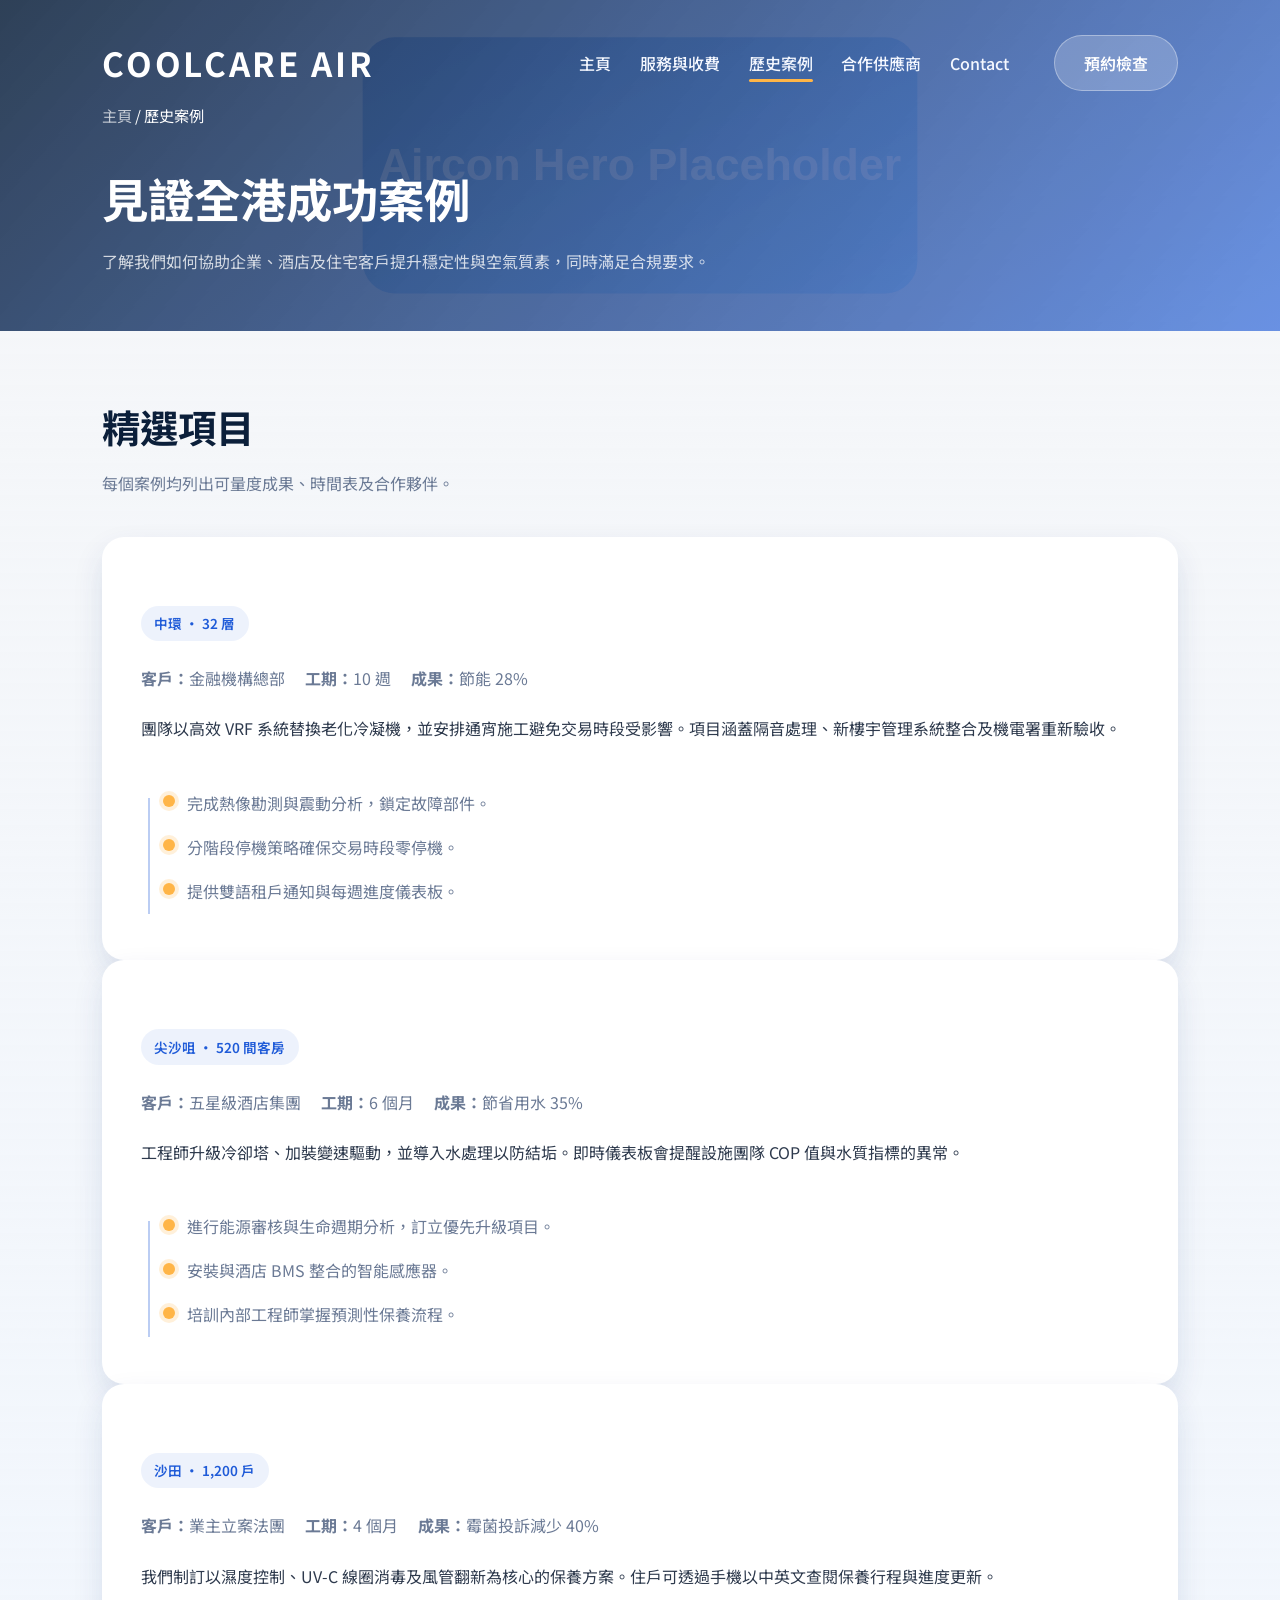
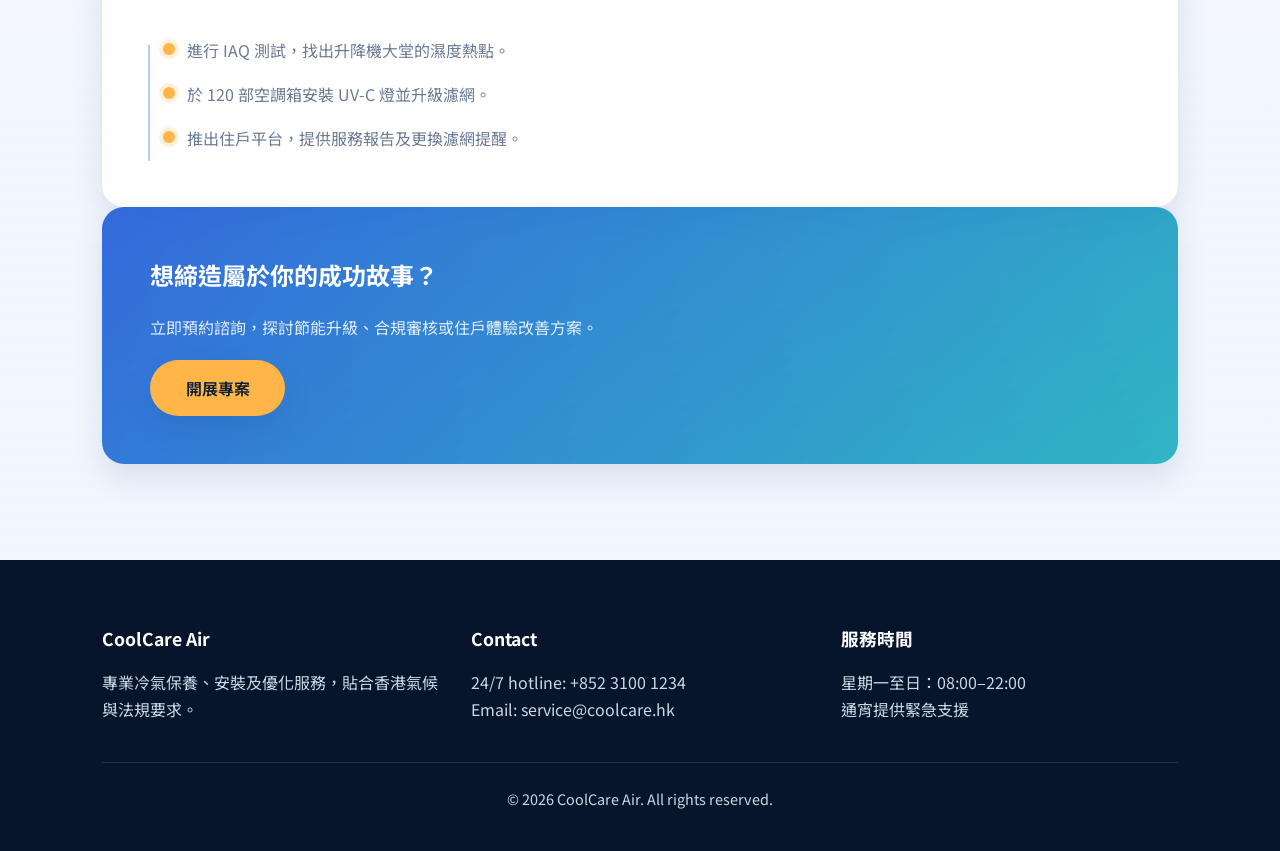
==== cases.html @ c1a84228 "Remove legacy Version 1 layout" ====
<!DOCTYPE html>
<html lang="zh-Hant">
  <head>
    <meta charset="UTF-8" />
    <meta name="viewport" content="width=device-width, initial-scale=1.0" />
    <title>歷史案例 • CoolCare Air Conditioning</title>
    <link rel="stylesheet" href="assets/css/style.css" />
    <link rel="preconnect" href="https://fonts.googleapis.com" />
    <link rel="preconnect" href="https://fonts.gstatic.com" crossorigin />
    <link
      href="https://fonts.googleapis.com/css2?family=Noto+Sans+TC:wght@300;400;500;700&family=Roboto:wght@300;400;500;700&display=swap"
      rel="stylesheet"
    />
  </head>
  <body>
    <header class="page-header">
      <div class="top-bar">
        <div class="logo">CoolCare Air</div>
        <nav aria-label="主選單">
          <ul>
            <li><a href="index.html">主頁</a></li>
            <li><a href="services.html">服務與收費</a></li>
            <li><a href="cases.html" aria-current="page">歷史案例</a></li>
            <li><a href="vendors.html">合作供應商</a></li>
            <li><a href="contact.html">Contact</a></li>
            <li class="nav-cta"><a class="btn-secondary" href="contact.html">預約檢查</a></li>
          </ul>
        </nav>
      </div>
      <div class="breadcrumb" aria-label="麵包屑導覽">
        <a href="index.html">主頁</a> / 歷史案例
      </div>
      <h1>見證全港成功案例</h1>
      <p>
        了解我們如何協助企業、酒店及住宅客戶提升穩定性與空氣質素，同時滿足合規要求。
      </p>
    </header>

    <main class="page-content">
      <section class="section-header">
        <h2>精選項目</h2>
        <p>每個案例均列出可量度成果、時間表及合作夥伴。</p>
      </section>

      <article class="case-study">
        <header>
          <h3>甲級商廈 VRF 系統更新</h3>
          <div class="badge">中環 • 32 層</div>
        </header>
        <div class="case-meta">
          <span><strong>客戶：</strong>金融機構總部</span>
          <span><strong>工期：</strong>10 週</span>
          <span><strong>成果：</strong>節能 28%</span>
        </div>
        <p>
          團隊以高效 VRF 系統替換老化冷凝機，並安排通宵施工避免交易時段受影響。項目涵蓋隔音處理、新樓宇管理系統整合及機電署重新驗收。
        </p>
        <ul class="timeline">
          <li>完成熱像勘測與震動分析，鎖定故障部件。</li>
          <li>分階段停機策略確保交易時段零停機。</li>
          <li>提供雙語租戶通知與每週進度儀表板。</li>
        </ul>
      </article>

      <article class="case-study">
        <header>
          <h3>海旁酒店冷水機房優化</h3>
          <div class="badge">尖沙咀 • 520 間客房</div>
        </header>
        <div class="case-meta">
          <span><strong>客戶：</strong>五星級酒店集團</span>
          <span><strong>工期：</strong>6 個月</span>
          <span><strong>成果：</strong>節省用水 35%</span>
        </div>
        <p>
          工程師升級冷卻塔、加裝變速驅動，並導入水處理以防結垢。即時儀表板會提醒設施團隊 COP 值與水質指標的異常。
        </p>
        <ul class="timeline">
          <li>進行能源審核與生命週期分析，訂立優先升級項目。</li>
          <li>安裝與酒店 BMS 整合的智能感應器。</li>
          <li>培訓內部工程師掌握預測性保養流程。</li>
        </ul>
      </article>

      <article class="case-study">
        <header>
          <h3>住宅屋苑室內空氣質素升級</h3>
          <div class="badge">沙田 • 1,200 戶</div>
        </header>
        <div class="case-meta">
          <span><strong>客戶：</strong>業主立案法團</span>
          <span><strong>工期：</strong>4 個月</span>
          <span><strong>成果：</strong>霉菌投訴減少 40%</span>
        </div>
        <p>
          我們制訂以濕度控制、UV-C 線圈消毒及風管翻新為核心的保養方案。住戶可透過手機以中英文查閱保養行程與進度更新。
        </p>
        <ul class="timeline">
          <li>進行 IAQ 測試，找出升降機大堂的濕度熱點。</li>
          <li>於 120 部空調箱安裝 UV-C 燈並升級濾網。</li>
          <li>推出住戶平台，提供服務報告及更換濾網提醒。</li>
        </ul>
      </article>

      <section class="cta-banner">
        <h2>想締造屬於你的成功故事？</h2>
        <p>立即預約諮詢，探討節能升級、合規審核或住戶體驗改善方案。</p>
        <a class="btn-primary" href="contact.html">開展專案</a>
      </section>
    </main>

    <footer>
      <div class="footer-grid">
        <div>
          <h4>CoolCare Air</h4>
          <p>
            專業冷氣保養、安裝及優化服務，貼合香港氣候與法規要求。
          </p>
        </div>
        <div>
          <h4>Contact</h4>
          <p>24/7 hotline: <a href="tel:+85231001234">+852 3100 1234</a></p>
          <p>Email: <a href="mailto:service@coolcare.hk">service@coolcare.hk</a></p>
        </div>
        <div>
          <h4>服務時間</h4>
          <p>星期一至日：08:00–22:00</p>
          <p>通宵提供緊急支援</p>
        </div>
      </div>
      <div class="footer-bottom">
        &copy; <span id="year"></span> CoolCare Air. All rights reserved.
      </div>
    </footer>

    <script>
      document.getElementById('year').textContent = new Date().getFullYear();
    </script>
  </body>
</html>
---- assets/css/style.css ----
:root {
  --navy: #0b1f3a;
  --indigo: #1f5bd8;
  --teal: #00a4b6;
  --sunrise: #ffb547;
  --sky: #e8f2ff;
  --slate: #2e3a4d;
  --muted: #6b7a95;
  --surface: #ffffff;
  --surface-alt: #f7f9fc;
  --radius-lg: 22px;
  --radius-md: 16px;
  --radius-sm: 10px;
  --shadow-lg: 0 30px 60px rgba(15, 45, 95, 0.18);
  --shadow-md: 0 14px 30px rgba(18, 52, 115, 0.12);
  --shadow-sm: 0 8px 18px rgba(20, 64, 150, 0.08);
  --font-sans: 'Noto Sans TC', 'Roboto', 'Helvetica Neue', Arial, sans-serif;
}

* {
  box-sizing: border-box;
  margin: 0;
  padding: 0;
}

body {
  font-family: var(--font-sans);
  color: var(--slate);
  background: linear-gradient(180deg, rgba(13, 39, 83, 0.04) 0%, rgba(232, 242, 255, 0.65) 100%);
  line-height: 1.65;
  min-height: 100vh;
}

a {
  color: inherit;
}

a:focus {
  outline: 3px solid rgba(31, 91, 216, 0.35);
  outline-offset: 3px;
}

img {
  max-width: 100%;
  height: auto;
  display: block;
}

header {
  color: #fff;
}

.site-header {
  position: relative;
  background: linear-gradient(135deg, rgba(11, 31, 58, 0.88) 0%, rgba(0, 164, 182, 0.78) 60%, rgba(31, 91, 216, 0.85) 100%),
    url('../img/hero-placeholder.svg') center/cover no-repeat;
  min-height: 90vh;
  display: flex;
  flex-direction: column;
  justify-content: space-between;
  overflow: hidden;
}

.site-header::after {
  content: '';
  position: absolute;
  inset: 0;
  background: linear-gradient(180deg, rgba(11, 31, 58, 0.15) 0%, rgba(11, 31, 58, 0.55) 100%);
}

.announcement {
  position: relative;
  z-index: 1;
  background: rgba(255, 181, 71, 0.16);
  backdrop-filter: blur(12px);
  color: #fff5e0;
  padding: 0.7rem 8vw;
  text-align: center;
  font-weight: 500;
  letter-spacing: 0.03em;
}

.top-bar {
  position: relative;
  z-index: 1;
  display: flex;
  align-items: center;
  justify-content: space-between;
  gap: 2rem;
  padding: 1.8rem 8vw 0;
}

.logo {
  font-size: clamp(1.4rem, 2.6vw, 2.2rem);
  font-weight: 700;
  letter-spacing: 0.08em;
  text-transform: uppercase;
}

nav ul {
  list-style: none;
  display: flex;
  align-items: center;
  gap: 1.8rem;
}

nav a {
  color: #f5f8ff;
  font-weight: 500;
  text-decoration: none;
  position: relative;
  transition: opacity 0.3s ease, transform 0.3s ease;
}

nav a:hover,
nav a:focus {
  opacity: 0.78;
  transform: translateY(-1px);
}

nav a[aria-current='page']::after {
  content: '';
  position: absolute;
  left: 0;
  right: 0;
  bottom: -0.45rem;
  height: 3px;
  border-radius: 999px;
  background: var(--sunrise);
}

.nav-cta {
  margin-left: 1rem;
}

.btn,
.btn-primary,
.btn-secondary {
  display: inline-flex;
  align-items: center;
  justify-content: center;
  gap: 0.5rem;
  border-radius: 999px;
  font-weight: 600;
  border: none;
  text-decoration: none;
  cursor: pointer;
  transition: transform 0.3s ease, box-shadow 0.3s ease, background 0.3s ease;
}

.btn-primary {
  padding: 0.95rem 2.2rem;
  background: var(--sunrise);
  color: var(--navy);
  box-shadow: var(--shadow-md);
}

.btn-primary:hover,
.btn-primary:focus {
  transform: translateY(-3px);
  box-shadow: var(--shadow-lg);
}

.btn-secondary {
  padding: 0.85rem 1.8rem;
  background: rgba(255, 255, 255, 0.2);
  color: #fff;
  border: 1px solid rgba(255, 255, 255, 0.35);
}

.btn-secondary:hover,
.btn-secondary:focus {
  background: rgba(255, 255, 255, 0.32);
  transform: translateY(-2px);
}

.hero {
  position: relative;
  z-index: 1;
  padding: 4rem 8vw 5rem;
  display: grid;
  gap: 3rem;
  grid-template-columns: repeat(auto-fit, minmax(320px, 1fr));
  align-items: end;
}

.hero-content h1 {
  font-size: clamp(2.6rem, 5vw, 3.9rem);
  line-height: 1.15;
  letter-spacing: 0.01em;
  margin-bottom: 1.2rem;
}

.hero-content p {
  font-size: 1.12rem;
  color: rgba(255, 255, 255, 0.88);
  margin-bottom: 2.2rem;
  max-width: 560px;
}

.hero-actions {
  display: flex;
  flex-wrap: wrap;
  gap: 1rem;
}

.hero-highlights {
  background: rgba(255, 255, 255, 0.12);
  backdrop-filter: blur(18px);
  border-radius: var(--radius-lg);
  padding: 2rem;
  box-shadow: inset 0 0 0 1px rgba(255, 255, 255, 0.18);
  display: grid;
  gap: 1.3rem;
}

.hero-highlights h2 {
  font-size: 1.25rem;
  text-transform: uppercase;
  letter-spacing: 0.16em;
  color: #f0f4ff;
}

.hero-highlights ul {
  list-style: none;
  display: grid;
  gap: 0.9rem;
}

.hero-highlights li {
  display: flex;
  gap: 0.75rem;
  align-items: center;
  font-weight: 500;
  color: rgba(255, 255, 255, 0.85);
}

.hero-highlights li::before {
  content: '';
  width: 12px;
  height: 12px;
  border-radius: 50%;
  background: linear-gradient(135deg, var(--sunrise), #ffe49c);
  box-shadow: 0 0 0 4px rgba(255, 181, 71, 0.25);
}

main {
  padding: 5rem 8vw 6rem;
}

section + section {
  margin-top: 4.5rem;
}

.section-title {
  font-size: clamp(2rem, 4vw, 2.6rem);
  color: var(--navy);
  margin-bottom: 2rem;
}

.section-lead {
  max-width: 640px;
  font-size: 1.05rem;
  color: var(--muted);
  margin-bottom: 2.5rem;
}

.grid {
  display: grid;
  gap: 1.8rem;
}

.grid.two-col {
  grid-template-columns: repeat(auto-fit, minmax(280px, 1fr));
}

.card {
  background: var(--surface);
  border-radius: var(--radius-md);
  padding: 2rem;
  box-shadow: var(--shadow-sm);
  border: 1px solid rgba(18, 52, 115, 0.05);
}

.card h3 {
  color: var(--indigo);
  margin-bottom: 0.85rem;
  font-size: 1.35rem;
}

.card p {
  color: var(--muted);
}

.card ul {
  list-style: disc inside;
  color: var(--muted);
  display: grid;
  gap: 0.5rem;
}

.values {
  display: flex;
  flex-wrap: wrap;
  gap: 0.75rem;
  margin-top: 2.5rem;
}

.value-tag {
  background: rgba(31, 91, 216, 0.12);
  color: var(--indigo);
  font-weight: 600;
  padding: 0.6rem 1.1rem;
  border-radius: 999px;
}

.metrics-grid {
  display: grid;
  grid-template-columns: repeat(auto-fit, minmax(180px, 1fr));
  gap: 1.5rem;
}

.metric {
  background: var(--surface);
  border-radius: var(--radius-md);
  padding: 2rem 1.5rem;
  box-shadow: var(--shadow-sm);
  text-align: center;
}

.metric strong {
  display: block;
  font-size: 2rem;
  color: var(--indigo);
  margin-bottom: 0.4rem;
}

.metric span {
  color: var(--muted);
  font-weight: 500;
}

.split {
  background: var(--surface);
  border-radius: var(--radius-lg);
  box-shadow: var(--shadow-md);
  display: grid;
  grid-template-columns: repeat(auto-fit, minmax(280px, 1fr));
  overflow: hidden;
}

.split-content {
  padding: 3rem;
}

.split-content h3 {
  font-size: 1.5rem;
  color: var(--navy);
  margin-bottom: 1rem;
}

.split-content p {
  color: var(--muted);
}

.split-visual {
  background: linear-gradient(135deg, rgba(31, 91, 216, 0.1), rgba(0, 164, 182, 0.25));
  padding: 3rem;
  display: grid;
  place-items: center;
}

.split-visual ul {
  list-style: none;
  display: grid;
  gap: 1.2rem;
}

.split-visual li {
  background: rgba(255, 255, 255, 0.85);
  border-radius: var(--radius-md);
  padding: 1rem 1.2rem;
  box-shadow: var(--shadow-sm);
  font-weight: 500;
  color: var(--slate);
}

.process-steps {
  display: grid;
  gap: 1.5rem;
  grid-template-columns: repeat(auto-fit, minmax(220px, 1fr));
}

.process-step {
  background: var(--surface);
  border-radius: var(--radius-md);
  padding: 1.8rem;
  box-shadow: var(--shadow-sm);
  border-top: 4px solid rgba(0, 164, 182, 0.35);
}

.process-step span {
  display: inline-flex;
  align-items: center;
  justify-content: center;
  width: 36px;
  height: 36px;
  border-radius: 50%;
  background: rgba(31, 91, 216, 0.12);
  color: var(--indigo);
  font-weight: 700;
  margin-bottom: 1rem;
}

.process-step h4 {
  font-size: 1.2rem;
  margin-bottom: 0.75rem;
  color: var(--navy);
}

.testimonials {
  background: var(--surface);
  border-radius: var(--radius-lg);
  padding: 3rem;
  box-shadow: var(--shadow-md);
}

.testimonial-list {
  display: grid;
  gap: 1.5rem;
}

.testimonial {
  background: var(--surface-alt);
  border-radius: var(--radius-md);
  padding: 1.8rem;
  border-left: 4px solid rgba(255, 181, 71, 0.65);
}

.testimonial cite {
  display: block;
  margin-top: 1rem;
  font-weight: 600;
  color: var(--navy);
}

.cta-banner {
  background: linear-gradient(135deg, rgba(31, 91, 216, 0.9), rgba(0, 164, 182, 0.8));
  color: #fff;
  border-radius: var(--radius-lg);
  padding: 3rem;
  display: grid;
  gap: 1.2rem;
  align-items: center;
  justify-items: start;
  box-shadow: var(--shadow-md);
}

.cta-banner p {
  max-width: 520px;
  color: rgba(255, 255, 255, 0.85);
}

footer {
  background: #06152c;
  color: rgba(232, 242, 255, 0.88);
  padding: 4rem 8vw 2.5rem;
}

footer .footer-grid {
  display: grid;
  grid-template-columns: repeat(auto-fit, minmax(220px, 1fr));
  gap: 2rem;
}

footer h4 {
  font-size: 1.1rem;
  margin-bottom: 1rem;
  color: #fff;
}

footer a {
  color: rgba(232, 242, 255, 0.88);
  text-decoration: none;
}

footer a:hover,
footer a:focus {
  text-decoration: underline;
}

.footer-bottom {
  margin-top: 2.5rem;
  border-top: 1px solid rgba(255, 255, 255, 0.12);
  padding-top: 1.5rem;
  font-size: 0.9rem;
  text-align: center;
}

.page-header {
  position: relative;
  background: linear-gradient(135deg, rgba(11, 31, 58, 0.95), rgba(31, 91, 216, 0.72));
  padding: 2.2rem 8vw 3.5rem;
  overflow: hidden;
}

.page-header::after {
  content: '';
  position: absolute;
  inset: 0;
  background: url('../img/hero-placeholder.svg') center/cover no-repeat;
  opacity: 0.12;
  mix-blend-mode: screen;
}

.page-header .top-bar {
  padding: 0;
}

.page-header .top-bar,
.page-header .breadcrumb,
.page-header h1,
.page-header p {
  position: relative;
  z-index: 1;
}

.page-header h1 {
  font-size: clamp(2.1rem, 4vw, 2.9rem);
  margin-top: 2rem;
  margin-bottom: 0.75rem;
}

.page-header p {
  color: rgba(255, 255, 255, 0.78);
}

.breadcrumb {
  margin-top: 0.75rem;
  font-size: 0.95rem;
}

.breadcrumb a {
  color: rgba(255, 255, 255, 0.72);
  text-decoration: none;
}

.breadcrumb a:hover,
.breadcrumb a:focus {
  text-decoration: underline;
}

.page-content {
  padding: 4rem 8vw 6rem;
}

.section-header {
  margin-bottom: 2.5rem;
}

.section-header h2 {
  font-size: clamp(1.8rem, 3.5vw, 2.4rem);
  color: var(--navy);
  margin-bottom: 0.75rem;
}

.section-header p {
  color: var(--muted);
  max-width: 640px;
}

.table-responsive {
  overflow-x: auto;
  margin-top: 1.5rem;
}

table {
  width: 100%;
  border-collapse: collapse;
  min-width: 520px;
  background: var(--surface);
  box-shadow: var(--shadow-sm);
  border-radius: var(--radius-md);
  overflow: hidden;
}

th,
td {
  border: 1px solid rgba(18, 52, 115, 0.08);
  padding: 1rem 1.15rem;
  text-align: left;
}

th {
  background: rgba(31, 91, 216, 0.1);
  color: var(--navy);
  font-weight: 600;
}

tbody tr:nth-child(even) {
  background: var(--surface-alt);
}

.case-study {
  display: grid;
  gap: 1.5rem;
  background: var(--surface);
  padding: 2.4rem;
  border-radius: var(--radius-lg);
  box-shadow: var(--shadow-md);
}

.case-meta {
  display: flex;
  flex-wrap: wrap;
  gap: 1.25rem;
  color: var(--muted);
}

.timeline {
  position: relative;
  padding-left: 1.5rem;
  margin-top: 1.5rem;
}

.timeline::before {
  content: '';
  position: absolute;
  left: 0.45rem;
  top: 0.5rem;
  bottom: 0.5rem;
  width: 2px;
  background: rgba(31, 91, 216, 0.3);
}

.timeline li {
  list-style: none;
  position: relative;
  padding-left: 1.4rem;
  margin-bottom: 1.1rem;
  color: var(--muted);
}

.timeline li::before {
  content: '';
  position: absolute;
  left: -0.1rem;
  top: 0.35rem;
  width: 12px;
  height: 12px;
  border-radius: 50%;
  background: var(--sunrise);
  box-shadow: 0 0 0 4px rgba(255, 181, 71, 0.2);
}

.contact-card {
  background: var(--surface);
  border-radius: var(--radius-lg);
  padding: 3rem;
  box-shadow: var(--shadow-md);
  display: grid;
  gap: 2rem;
  align-items: start;
}

.contact-card form {
  display: grid;
  gap: 1.2rem;
}

label {
  font-weight: 600;
  color: var(--slate);
}

input,
textarea {
  padding: 0.9rem 1rem;
  border-radius: var(--radius-sm);
  border: 1px solid rgba(31, 91, 216, 0.2);
  font: inherit;
  transition: border-color 0.3s ease, box-shadow 0.3s ease;
}

input:focus,
textarea:focus {
  border-color: var(--indigo);
  box-shadow: 0 0 0 4px rgba(31, 91, 216, 0.15);
  outline: none;
}

textarea {
  min-height: 150px;
  resize: vertical;
}

.contact-info {
  display: grid;
  gap: 1rem;
  color: var(--muted);
}

.contact-info a {
  color: var(--indigo);
  font-weight: 600;
  text-decoration: none;
}

.contact-info a:hover,
.contact-info a:focus {
  text-decoration: underline;
}

.vendor-list {
  display: grid;
  gap: 1.5rem;
}

.vendor-card {
  background: var(--surface);
  padding: 2rem;
  border-radius: var(--radius-md);
  box-shadow: var(--shadow-sm);
  border-left: 4px solid rgba(0, 164, 182, 0.35);
}

.vendor-card h3 {
  font-size: 1.35rem;
  color: var(--navy);
  margin-bottom: 0.5rem;
}

.vendor-card .tags {
  margin-top: 1rem;
  display: flex;
  flex-wrap: wrap;
  gap: 0.6rem;
}

.tag {
  background: rgba(0, 164, 182, 0.12);
  color: var(--teal);
  font-weight: 600;
  padding: 0.35rem 0.85rem;
  border-radius: 999px;
  font-size: 0.85rem;
}

.badge {
  display: inline-flex;
  align-items: center;
  gap: 0.45rem;
  background: rgba(31, 91, 216, 0.08);
  color: var(--indigo);
  padding: 0.4rem 0.85rem;
  border-radius: 999px;
  font-weight: 600;
  font-size: 0.85rem;
}

@media (max-width: 960px) {
  .top-bar {
    flex-direction: column;
    align-items: flex-start;
  }

  nav ul {
    flex-wrap: wrap;
    justify-content: flex-start;
  }

  .nav-cta {
    margin-left: 0;
  }

  .hero {
    padding-top: 2.5rem;
  }
}

@media (max-width: 720px) {
  body {
    background: #f4f7fb;
  }

  .announcement {
    padding-inline: 5vw;
  }

  .top-bar {
    padding-inline: 6vw;
  }

  nav ul {
    gap: 1rem;
  }

  .hero {
    padding-inline: 6vw;
  }

  main {
    padding: 4rem 6vw 5rem;
  }

  .split {
    grid-template-columns: 1fr;
  }

  .split-visual {
    padding: 2.2rem;
  }

  .cta-banner {
    text-align: center;
    justify-items: center;
  }

  footer {
    padding-inline: 6vw;
  }
}

@media (max-width: 540px) {
  .hero-actions {
    flex-direction: column;
    align-items: stretch;
  }

  .process-steps {
    grid-template-columns: 1fr;
  }

  .metrics-grid {
    grid-template-columns: repeat(auto-fit, minmax(160px, 1fr));
  }
}
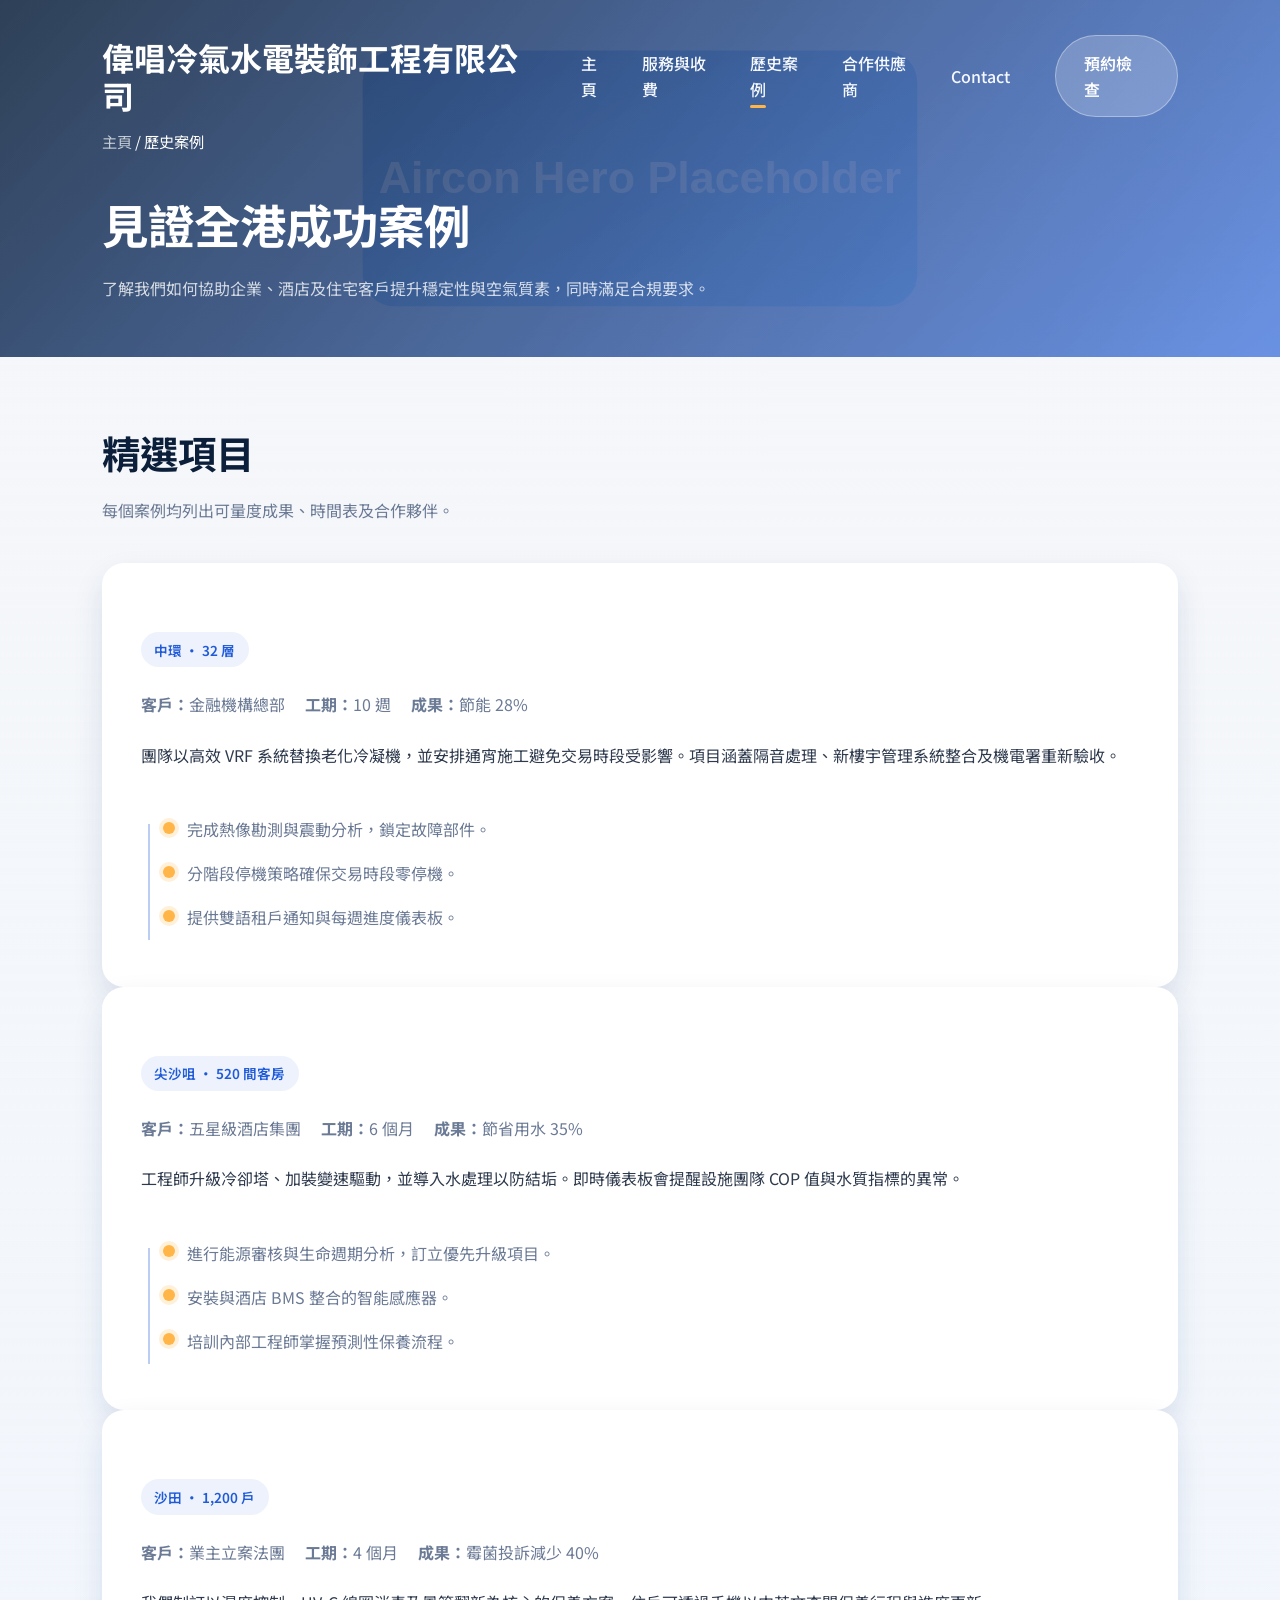
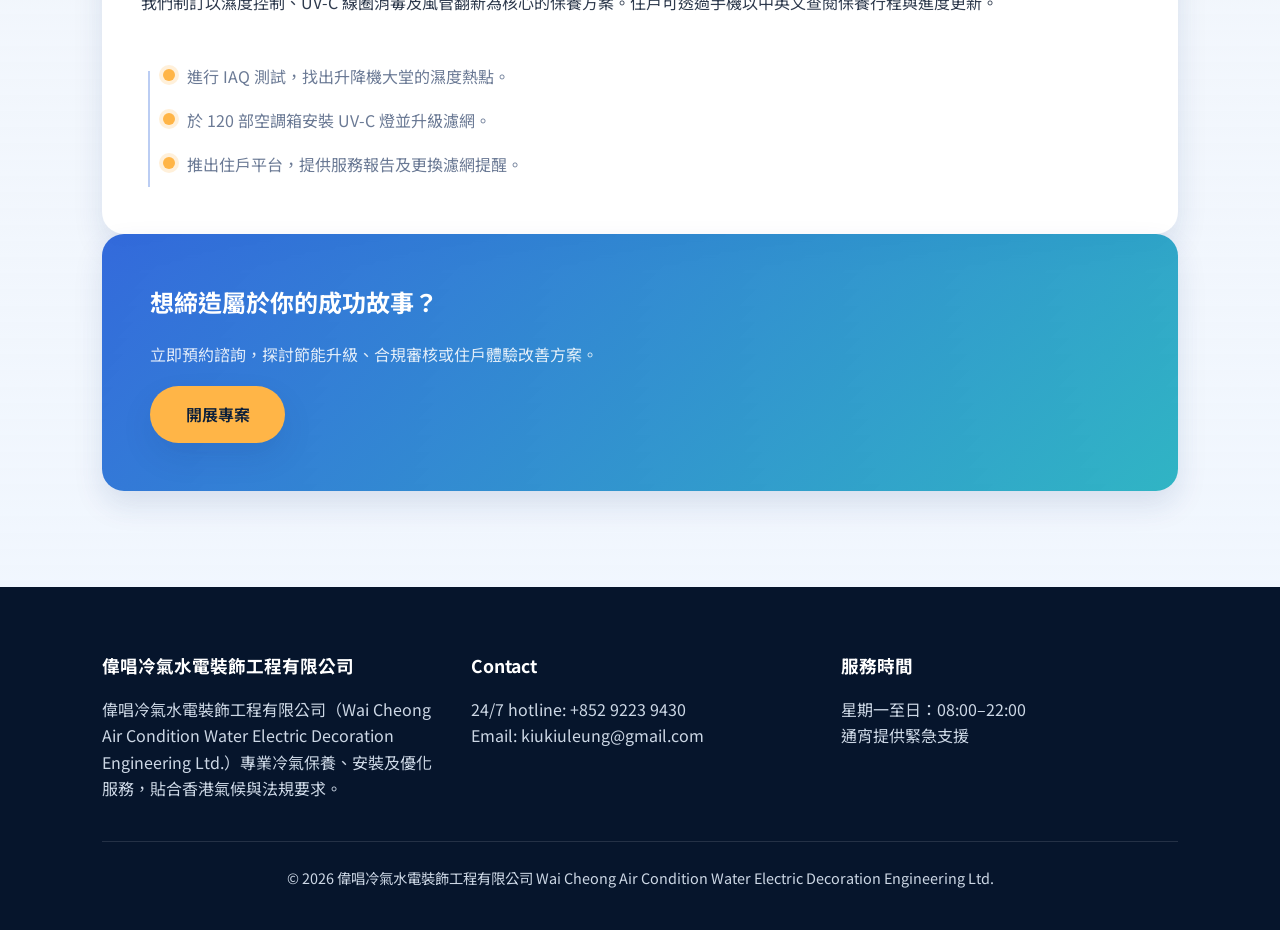
==== commit 09cee1d2: "Rebrand site to Wai Cheong and refresh contact info" ====
--- a/cases.html
+++ b/cases.html
@@ -3,7 +3,7 @@
   <head>
     <meta charset="UTF-8" />
     <meta name="viewport" content="width=device-width, initial-scale=1.0" />
-    <title>歷史案例 • CoolCare Air Conditioning</title>
+    <title>歷史案例 • 偉唱冷氣水電裝飾工程有限公司 Wai Cheong Air Condition Water Electric Decoration Engineering Ltd.</title>
     <link rel="stylesheet" href="assets/css/style.css" />
     <link rel="preconnect" href="https://fonts.googleapis.com" />
     <link rel="preconnect" href="https://fonts.gstatic.com" crossorigin />
@@ -15,7 +15,7 @@
   <body>
     <header class="page-header">
       <div class="top-bar">
-        <div class="logo">CoolCare Air</div>
+        <div class="logo">偉唱冷氣水電裝飾工程有限公司</div>
         <nav aria-label="主選單">
           <ul>
             <li><a href="index.html">主頁</a></li>
@@ -112,15 +112,15 @@
     <footer>
       <div class="footer-grid">
         <div>
-          <h4>CoolCare Air</h4>
+          <h4>偉唱冷氣水電裝飾工程有限公司</h4>
           <p>
-            專業冷氣保養、安裝及優化服務，貼合香港氣候與法規要求。
+            偉唱冷氣水電裝飾工程有限公司（Wai Cheong Air Condition Water Electric Decoration Engineering Ltd.）專業冷氣保養、安裝及優化服務，貼合香港氣候與法規要求。
           </p>
         </div>
         <div>
           <h4>Contact</h4>
-          <p>24/7 hotline: <a href="tel:+85231001234">+852 3100 1234</a></p>
-          <p>Email: <a href="mailto:service@coolcare.hk">service@coolcare.hk</a></p>
+          <p>24/7 hotline: <a href="tel:+85292239430">+852 9223 9430</a></p>
+          <p>Email: <a href="mailto:kiukiuleung@gmail.com">kiukiuleung@gmail.com</a></p>
         </div>
         <div>
           <h4>服務時間</h4>
@@ -129,7 +129,7 @@
         </div>
       </div>
       <div class="footer-bottom">
-        &copy; <span id="year"></span> CoolCare Air. All rights reserved.
+        &copy; <span id="year"></span> 偉唱冷氣水電裝飾工程有限公司 Wai Cheong Air Condition Water Electric Decoration Engineering Ltd.
       </div>
     </footer>
 
--- a/assets/css/style.css
+++ b/assets/css/style.css
@@ -17,6 +17,10 @@
   --font-sans: 'Noto Sans TC', 'Roboto', 'Helvetica Neue', Arial, sans-serif;
 }
 
+html {
+  scroll-behavior: smooth;
+}
+
 * {
   box-sizing: border-box;
   margin: 0;
@@ -87,14 +91,15 @@
   align-items: center;
   justify-content: space-between;
   gap: 2rem;
-  padding: 1.8rem 8vw 0;
+  padding: 0.35rem 8vw;
 }
 
 .logo {
-  font-size: clamp(1.4rem, 2.6vw, 2.2rem);
+  font-size: clamp(1.3rem, 2.5vw, 2.1rem);
   font-weight: 700;
-  letter-spacing: 0.08em;
-  text-transform: uppercase;
+  letter-spacing: 0;
+  text-transform: none;
+  line-height: 1.2;
 }
 
 nav ul {
@@ -245,11 +250,15 @@
 }
 
 main {
-  padding: 5rem 8vw 6rem;
+  padding: 0 8vw 6rem;
 }
 
 section + section {
   margin-top: 4.5rem;
+}
+
+section[id] {
+  scroll-margin-top: 0;
 }
 
 .section-title {
@@ -272,6 +281,11 @@
 
 .grid.two-col {
   grid-template-columns: repeat(auto-fit, minmax(280px, 1fr));
+}
+
+.case-list {
+  display: grid;
+  gap: 2.5rem;
 }
 
 .card {
